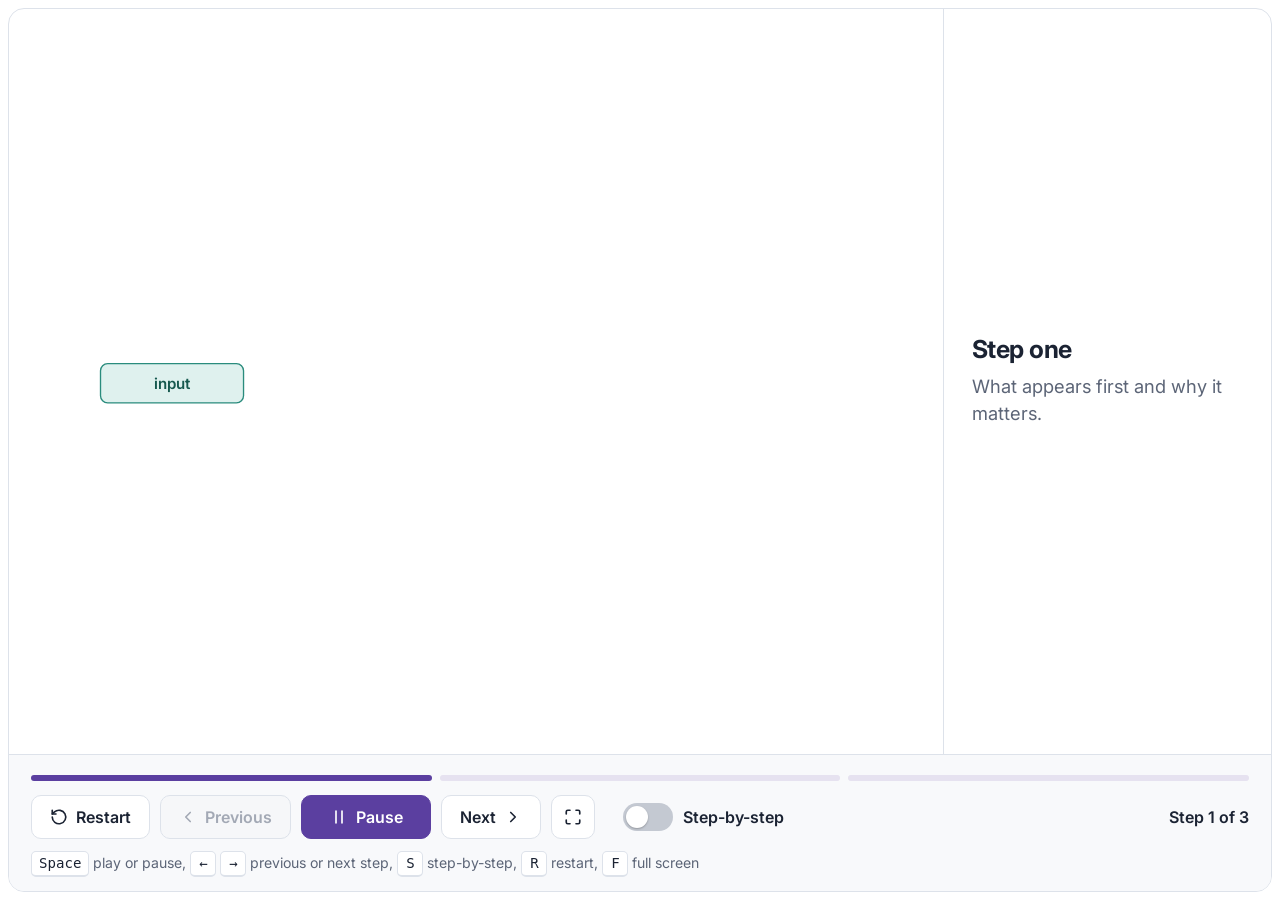
==== _templates/animation.html @ 01c4888c "Scaffold ML course site: Quarto notes + slides, animation player, Pages workflow Co-Authored-By: Cla" ====
<!doctype html>
<!--
  Animation template. Copy into chX/<chapter>/animations/<name>.html, then:
  1. Draw the diagram in the <svg>. Wrap each piece in <g data-step="n"> so
     it appears at step n (add data-until="m" to hide it after step m).
     Avoid putting data-step on an element that has its own transform=""
     attribute; wrap it in a <g> instead.
  2. Add one <li> caption per step, in order.
  3. Embed it in the chapter .qmd:
       ```{=html}
       <iframe src="animations/<name>.html" title="…" width="100%"
               height="590" loading="lazy" allowfullscreen></iframe>
       ```
  Helper classes: .box (.teal .blue .purple .amber), .label (.big + colours),
  .note, .heading, .arrow (arrowhead added automatically), .group (dashed
  frame), .draw (line is drawn in when it appears).
  data-interval on .stepper sets the autoplay delay in ms;
  data-autoplay="false" starts paused.
-->
<html lang="en">
<head>
  <meta charset="utf-8">
  <meta name="viewport" content="width=device-width, initial-scale=1">
  <title>Animation title</title>
  <link rel="stylesheet" href="https://fonts.googleapis.com/css2?family=Inter:wght@400;500;600;700&display=swap">
  <link rel="stylesheet" href="../../../assets/stepper/stepper.css">
</head>
<body>
  <div class="stepper" data-interval="2600">
    <div class="st-stage">
      <svg viewBox="0 0 1000 400" role="img" aria-label="Describe the diagram">
        <g data-step="1">
          <rect class="box teal" x="80" y="180" width="160" height="44" rx="8"/>
          <text class="label teal" x="160" y="202">input</text>
        </g>
        <g data-step="2">
          <path class="arrow draw" d="M240 202 L398 202"/>
          <rect class="box" x="400" y="150" width="200" height="104" rx="10"/>
          <text class="label big" x="500" y="202">model</text>
        </g>
        <g data-step="3">
          <path class="arrow draw" d="M600 202 L758 202"/>
          <rect class="box blue" x="760" y="180" width="160" height="44" rx="4"/>
          <text class="label blue" x="840" y="202">prediction</text>
        </g>
      </svg>
    </div>

    <ol class="st-steps">
      <li><h3>Step one</h3><p>What appears first and why it matters.</p></li>
      <li><h3>Step two</h3><p>What gets added next.</p></li>
      <li><h3>Step three</h3><p>The conclusion.</p></li>
    </ol>
  </div>
  <script src="../../../assets/stepper/stepper.js"></script>
</body>
</html>
---- assets/stepper/stepper.css ----
/* Step-by-step animation player. See _templates/animation.html for usage. */
:root {
  --st-bg: #ffffff;
  --st-page: #eef1f6;
  --st-bar: #f8f9fb;
  --st-line: #dde2ea;
  --st-ink: #1b2333;
  --st-muted: #5c6577;
  --st-accent: #5b3fa0;
  --st-accent-hover: #4a3285;
  --st-track: #e6e2f0;

  /* Diagram palette, used by the .box / .pill / .arrow helpers below. */
  --d-ink: #1b2333;
  --d-muted: #5c6577;
  --d-stroke: #6b7487;
  --d-neutral-fill: #eef0f4;
  --d-teal-fill: #dff1ee;
  --d-teal-stroke: #2a8c7d;
  --d-teal-ink: #17594f;
  --d-blue-fill: #dde8f7;
  --d-blue-stroke: #3d68a8;
  --d-blue-ink: #1f467f;
  --d-purple-fill: #ebe4f7;
  --d-purple-stroke: #6c4fb0;
  --d-purple-ink: #4b2f8a;
  --d-amber-fill: #fbefd9;
  --d-amber-stroke: #b9822c;
  --d-amber-ink: #7a5212;
}

* { box-sizing: border-box; }

html, body {
  margin: 0;
  height: 100%;
  background: transparent;
  color: var(--st-ink);
  font: 16px/1.5 "Inter", system-ui, -apple-system, "Segoe UI", sans-serif;
}

body { padding: 8px; }

.stepper {
  display: flex;
  flex-direction: column;
  height: 100%;
  background: var(--st-bg);
  border: 1px solid var(--st-line);
  border-radius: 16px;
  overflow: hidden;
}

.stepper:fullscreen { border-radius: 0; border: 0; }

.st-main {
  flex: 1;
  min-height: 0;
  display: grid;
  grid-template-columns: minmax(0, 1fr) minmax(220px, 26%);
}

.st-stage {
  position: relative;
  min-height: 0;
}

/* Fill the stage; the viewBox keeps the drawing's aspect ratio, centred. */
.st-stage svg {
  position: absolute;
  inset: 16px 20px;
  width: calc(100% - 40px);
  height: calc(100% - 32px);
}

.st-caption {
  border-left: 1px solid var(--st-line);
  padding: 24px 28px;
  display: flex;
  flex-direction: column;
  justify-content: center;
}

.st-caption h3 {
  margin: 0 0 8px;
  font-size: 1.55rem;
  line-height: 1.2;
  letter-spacing: -0.02em;
}

.st-caption p {
  margin: 0;
  color: var(--st-muted);
  font-size: 1.15rem;
  line-height: 1.5;
}

.st-caption.is-changing { animation: st-fade-in 0.35s ease both; }

@keyframes st-fade-in {
  from { opacity: 0; transform: translateY(6px); }
  to { opacity: 1; transform: none; }
}

/* ---- control bar ---- */
.st-bar {
  background: var(--st-bar);
  border-top: 1px solid var(--st-line);
  padding: 20px 22px 14px;
}

.st-progress {
  display: flex;
  gap: 8px;
  margin-bottom: 14px;
}

.st-progress button {
  flex: 1;
  height: 6px;
  padding: 0;
  border: 0;
  border-radius: 3px;
  background: var(--st-track);
  cursor: pointer;
  transition: background 0.25s;
}

.st-progress button.is-done { background: var(--st-accent); }
.st-progress button:hover { background: var(--st-accent-hover); }

.st-controls {
  display: flex;
  align-items: center;
  flex-wrap: wrap;
  gap: 10px;
}

.st-btn {
  display: inline-flex;
  align-items: center;
  gap: 8px;
  height: 44px;
  padding: 0 18px;
  border: 1px solid var(--st-line);
  border-radius: 10px;
  background: var(--st-bg);
  color: var(--st-ink);
  font: inherit;
  font-weight: 600;
  cursor: pointer;
  transition: background 0.15s, border-color 0.15s;
}

.st-btn:hover:not(:disabled) { border-color: #b9c0cc; background: #f3f4f7; }
.st-btn:disabled { color: #a3a9b5; cursor: default; background: #f6f7f9; }
.st-btn svg { width: 18px; height: 18px; flex: none; }
.st-btn.icon-only { padding: 0; width: 44px; justify-content: center; }

.st-btn.primary {
  background: var(--st-accent);
  border-color: var(--st-accent);
  color: #fff;
  min-width: 130px;
  justify-content: center;
}

.st-btn.primary:hover { background: var(--st-accent-hover); border-color: var(--st-accent-hover); }

.st-btn:focus-visible,
.st-progress button:focus-visible,
.st-toggle input:focus-visible + .st-switch {
  outline: 3px solid #8f78cf;
  outline-offset: 2px;
}

.st-toggle {
  display: inline-flex;
  align-items: center;
  gap: 10px;
  margin-left: 18px;
  font-weight: 600;
  cursor: pointer;
  user-select: none;
}

.st-toggle input { position: absolute; opacity: 0; pointer-events: none; }

.st-switch {
  width: 50px;
  height: 28px;
  border-radius: 14px;
  background: #c4c9d2;
  position: relative;
  transition: background 0.2s;
}

.st-switch::after {
  content: "";
  position: absolute;
  top: 3px;
  left: 3px;
  width: 22px;
  height: 22px;
  border-radius: 50%;
  background: #fff;
  box-shadow: 0 1px 2px rgb(0 0 0 / 0.25);
  transition: transform 0.2s;
}

.st-toggle input:checked + .st-switch { background: var(--st-accent); }
.st-toggle input:checked + .st-switch::after { transform: translateX(22px); }

.st-count { margin-left: auto; font-weight: 600; }

.st-hint {
  margin-top: 12px;
  color: var(--st-muted);
  font-size: 0.88rem;
}

.st-hint kbd {
  display: inline-block;
  min-width: 26px;
  padding: 1px 7px;
  border: 1px solid var(--st-line);
  border-bottom-width: 2px;
  border-radius: 5px;
  background: #fff;
  color: var(--st-ink);
  font: 600 0.8rem/1.6 inherit;
  text-align: center;
}

@media (max-width: 960px) {
  .st-main { grid-template-columns: minmax(0, 1fr) minmax(200px, 28%); }
  .st-caption { padding: 18px 20px; }
  .st-caption h3 { font-size: 1.25rem; }
  .st-caption p { font-size: 1rem; }
  .st-btn { padding: 0 13px; }
  .st-btn.primary { min-width: 110px; }
  .st-toggle { margin-left: 6px; }
  .st-hint { font-size: 0.8rem; }
}

/* Narrow (e.g. lecture-notes column, phones): caption goes under the diagram. */
@media (max-width: 860px) {
  .st-main { grid-template-columns: 1fr; grid-template-rows: minmax(0, 1fr) auto; }
  .st-caption { border-left: 0; border-top: 1px solid var(--st-line); padding: 14px 20px; }
  .st-caption h3 { font-size: 1.15rem; margin-bottom: 2px; }
  .st-btn.restart { padding: 0; width: 44px; justify-content: center; }
  .st-btn.restart .st-label { display: none; }
  .st-bar { padding: 14px 16px 12px; }
}

@media (max-width: 560px) {
  .st-btn .st-label { display: none; }
  .st-btn { padding: 0 12px; }
  .st-btn.primary { min-width: 0; }
  .st-toggle { margin-left: 4px; }
  .st-hint { display: none; }
}

/* ---- diagram helpers (use inside the SVG) ---- */
[data-step] {
  opacity: 0;
  transform: translateY(8px);
  transform-box: fill-box;
  transition: opacity 0.45s ease, transform 0.45s ease;
}

[data-step].is-on { opacity: 1; transform: none; }

/* Lines/paths with .draw are "drawn" in when they appear. */
.draw { transition: stroke-dashoffset 0.6s ease 0.1s, opacity 0.3s ease; }

.box { fill: var(--d-neutral-fill); stroke: var(--d-stroke); stroke-width: 1.5; }
.box.teal { fill: var(--d-teal-fill); stroke: var(--d-teal-stroke); }
.box.blue { fill: var(--d-blue-fill); stroke: var(--d-blue-stroke); }
.box.purple { fill: var(--d-purple-fill); stroke: var(--d-purple-stroke); }
.box.amber { fill: var(--d-amber-fill); stroke: var(--d-amber-stroke); }

.label { fill: var(--d-ink); font: 600 17px "Inter", system-ui, sans-serif; text-anchor: middle; dominant-baseline: central; }
.label.big { font-size: 20px; }
.label.teal { fill: var(--d-teal-ink); }
.label.blue { fill: var(--d-blue-ink); }
.label.purple { fill: var(--d-purple-ink); }
.label.amber { fill: var(--d-amber-ink); }
.note { fill: var(--d-muted); font: 500 14px "Inter", system-ui, sans-serif; text-anchor: middle; }
.note.left { text-anchor: start; }
.heading { font: 600 15px "Inter", system-ui, sans-serif; fill: var(--d-muted); }
.heading.blue { fill: var(--d-blue-ink); }

.arrow { fill: none; stroke: var(--d-stroke); stroke-width: 2; marker-end: url(#st-arrow); }
.group { fill: none; stroke: var(--d-stroke); stroke-width: 1.3; stroke-dasharray: 6 5; }
.group.blue { stroke: var(--d-blue-stroke); }

/* Pulse to draw the eye to whatever the current step introduced. */
.is-current .box, .box.is-current { animation: st-pulse 1.2s ease 0.3s 1; }

@keyframes st-pulse {
  0%, 100% { stroke-width: 1.5; }
  40% { stroke-width: 4; }
}

@media (prefers-reduced-motion: reduce) {
  [data-step], .draw, .st-caption.is-changing, .st-switch, .st-switch::after { transition: none; animation: none; }
  .is-current .box, .box.is-current { animation: none; }
}
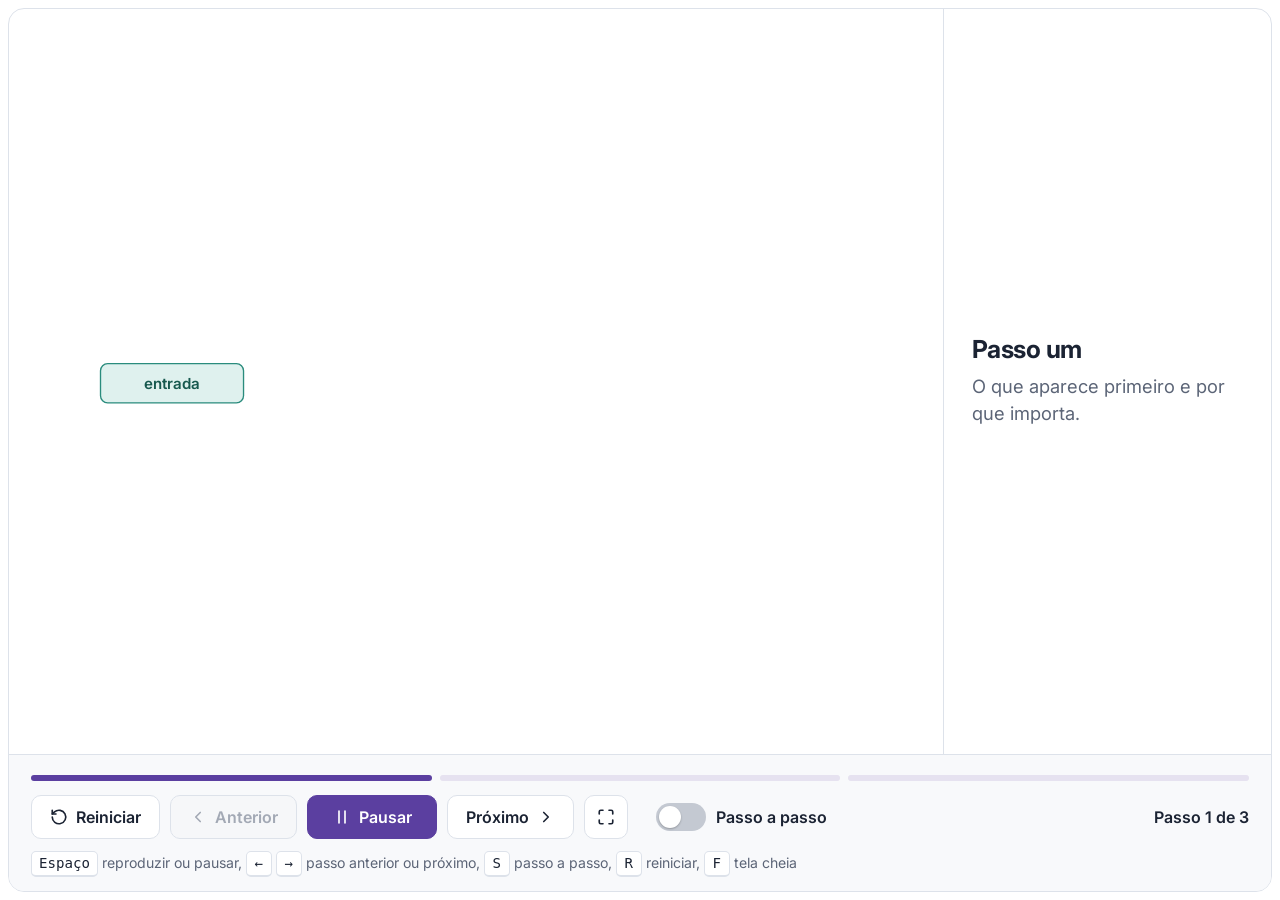
==== commit 8f34378a: "Translate course materials to Brazilian Portuguese; add computational-thinking opening frame - Chapt" ====
--- a/_templates/animation.html
+++ b/_templates/animation.html
@@ -15,41 +15,42 @@
   .note, .heading, .arrow (arrowhead added automatically), .group (dashed
   frame), .draw (line is drawn in when it appears).
   data-interval on .stepper sets the autoplay delay in ms;
-  data-autoplay="false" starts paused.
+  data-autoplay="false" starts paused. The player sets data-at="<step>" on
+  .stepper, so CSS can restyle a drawing per step (see ml-learn-from-data.html).
 -->
-<html lang="en">
+<html lang="pt-BR">
 <head>
   <meta charset="utf-8">
   <meta name="viewport" content="width=device-width, initial-scale=1">
-  <title>Animation title</title>
+  <title>Título da animação</title>
   <link rel="stylesheet" href="https://fonts.googleapis.com/css2?family=Inter:wght@400;500;600;700&display=swap">
   <link rel="stylesheet" href="../../../assets/stepper/stepper.css">
 </head>
 <body>
   <div class="stepper" data-interval="2600">
     <div class="st-stage">
-      <svg viewBox="0 0 1000 400" role="img" aria-label="Describe the diagram">
+      <svg viewBox="0 0 1000 400" role="img" aria-label="Descreva o diagrama">
         <g data-step="1">
           <rect class="box teal" x="80" y="180" width="160" height="44" rx="8"/>
-          <text class="label teal" x="160" y="202">input</text>
+          <text class="label teal" x="160" y="202">entrada</text>
         </g>
         <g data-step="2">
           <path class="arrow draw" d="M240 202 L398 202"/>
           <rect class="box" x="400" y="150" width="200" height="104" rx="10"/>
-          <text class="label big" x="500" y="202">model</text>
+          <text class="label big" x="500" y="202">modelo</text>
         </g>
         <g data-step="3">
           <path class="arrow draw" d="M600 202 L758 202"/>
           <rect class="box blue" x="760" y="180" width="160" height="44" rx="4"/>
-          <text class="label blue" x="840" y="202">prediction</text>
+          <text class="label blue" x="840" y="202">predição</text>
         </g>
       </svg>
     </div>
 
     <ol class="st-steps">
-      <li><h3>Step one</h3><p>What appears first and why it matters.</p></li>
-      <li><h3>Step two</h3><p>What gets added next.</p></li>
-      <li><h3>Step three</h3><p>The conclusion.</p></li>
+      <li><h3>Passo um</h3><p>O que aparece primeiro e por que importa.</p></li>
+      <li><h3>Passo dois</h3><p>O que é acrescentado em seguida.</p></li>
+      <li><h3>Passo três</h3><p>A conclusão.</p></li>
     </ol>
   </div>
   <script src="../../../assets/stepper/stepper.js"></script>
